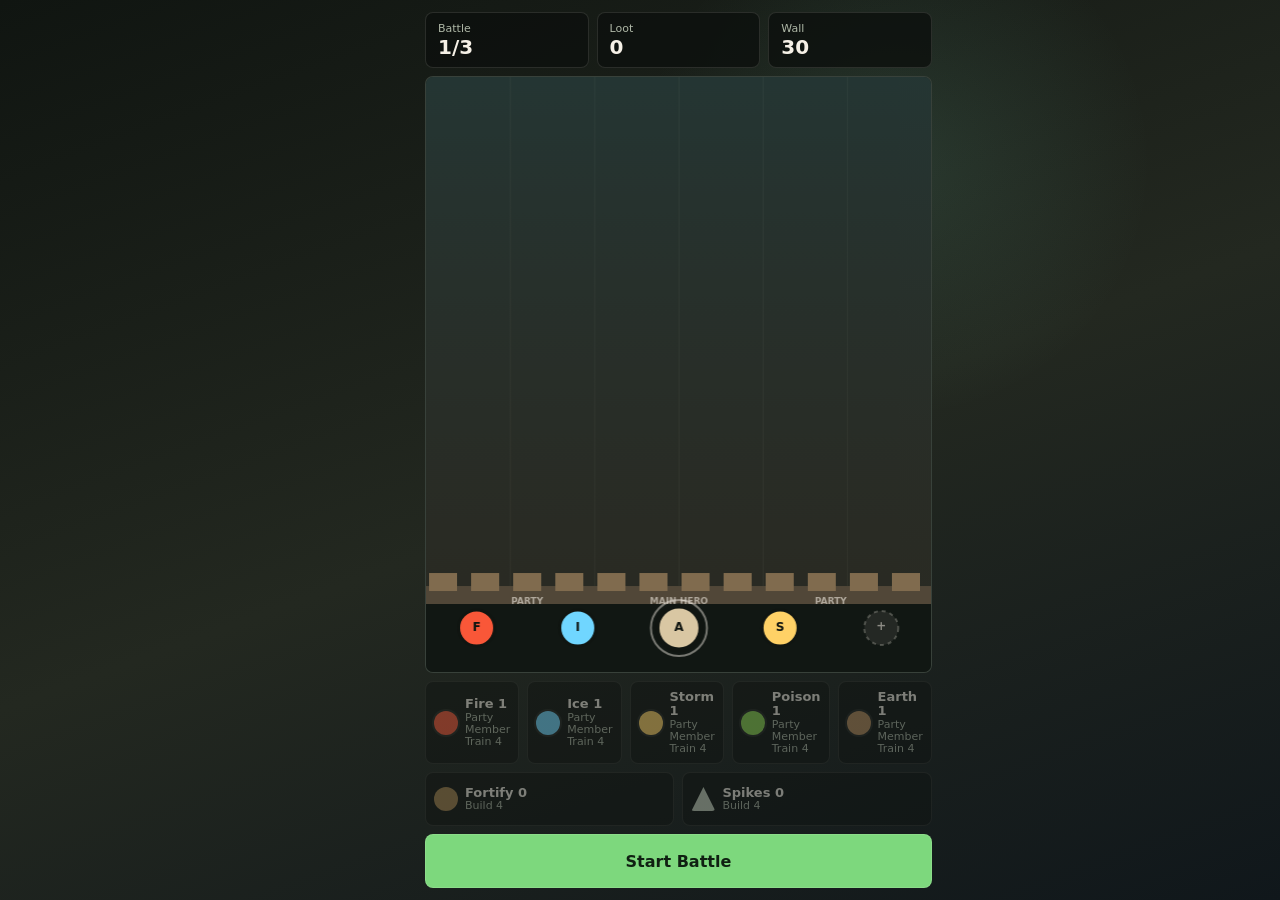
==== index.html @ 45b434f3 "Add files via upload" ====
<!doctype html>
<html lang="en">
  <head>
    <meta charset="utf-8">
    <meta name="viewport" content="width=device-width, initial-scale=1, viewport-fit=cover">
    <title>Wallbound Prototype</title>
    <link rel="stylesheet" href="styles.css">
  </head>
  <body>
    <main class="game-shell">
      <header class="top-bar" aria-label="Battle status">
        <div>
          <span class="label">Battle</span>
          <strong id="battleText">1</strong>
        </div>
        <div>
          <span class="label">Loot</span>
          <strong id="lootText">0</strong>
        </div>
        <div>
          <span class="label">Wall</span>
          <strong id="wallText">30</strong>
        </div>
      </header>

      <section class="play-area" aria-label="Wall defence board">
        <canvas id="gameCanvas" width="390" height="620"></canvas>
      </section>

      <section class="controls" aria-label="Party training controls">
        <div class="hero-row" id="heroButtons">
          <button class="hero-card party-member fire" type="button" data-hero="fire">
            <span class="hero-mark"></span>
            <span>
              <strong>Fire <b id="fireLevel">1</b></strong>
              <small>Party Member</small>
              <small id="fireCost">Train 3</small>
            </span>
          </button>
          <button class="hero-card party-member ice" type="button" data-hero="ice">
            <span class="hero-mark"></span>
            <span>
              <strong>Ice <b id="iceLevel">1</b></strong>
              <small>Party Member</small>
              <small id="iceCost">Train 3</small>
            </span>
          </button>
          <button class="hero-card party-member lightning storm" type="button" data-hero="lightning">
            <span class="hero-mark"></span>
            <span>
              <strong>Storm <b id="lightningLevel">1</b></strong>
              <small>Party Member</small>
              <small id="lightningCost">Train 3</small>
            </span>
          </button>
          <button class="hero-card party-member poison" type="button" data-hero="poison">
            <span class="hero-mark"></span>
            <span>
              <strong>Poison <b id="poisonLevel">1</b></strong>
              <small>Party Member</small>
              <small id="poisonCost">Train 3</small>
            </span>
          </button>
          <button class="hero-card party-member earth" type="button" data-hero="earth">
            <span class="hero-mark"></span>
            <span>
              <strong>Earth <b id="earthLevel">1</b></strong>
              <small>Party Member</small>
              <small id="earthCost">Train 3</small>
            </span>
          </button>
        </div>

        <div class="wall-row" id="wallButtons">
          <button class="wall-card fortify" type="button" data-wall-upgrade="fortify">
            <span class="wall-mark"></span>
            <span>
              <strong>Fortify <b id="fortifyLevel">0</b></strong>
              <small id="fortifyCost">Build 4</small>
            </span>
          </button>
          <button class="wall-card spikes" type="button" data-wall-upgrade="spikes">
            <span class="wall-mark"></span>
            <span>
              <strong>Spikes <b id="spikesLevel">0</b></strong>
              <small id="spikesCost">Build 4</small>
            </span>
          </button>
        </div>

        <button id="battleButton" class="primary" type="button">Start Battle</button>
      </section>
    </main>

    <div id="upgradePanel" class="upgrade-panel hidden" role="dialog" aria-modal="true" aria-label="Choose an upgrade">
      <div class="upgrade-box">
        <h1 id="upgradeTitle">Choose an upgrade</h1>
        <div id="upgradeChoices" class="upgrade-choices"></div>
      </div>
    </div>

    <script src="game.js"></script>
  </body>
</html>
---- styles.css ----
:root {
  color-scheme: dark;
  font-family: Inter, ui-sans-serif, system-ui, -apple-system, BlinkMacSystemFont, "Segoe UI", sans-serif;
  background: #141714;
  color: #f5f0e6;
}

* {
  box-sizing: border-box;
}

html,
body {
  width: 100%;
  min-height: 100%;
  margin: 0;
}

body {
  display: grid;
  place-items: center;
  min-height: 100vh;
  min-height: 100dvh;
  padding: 12px;
  background:
    radial-gradient(circle at 70% 18%, rgba(126, 217, 183, 0.12), transparent 22%),
    linear-gradient(160deg, #101511 0%, #232820 52%, #10171b 100%);
  overflow: hidden;
}

button {
  border: 0;
  border-radius: 8px;
  color: inherit;
  cursor: pointer;
  font: inherit;
  touch-action: manipulation;
}

button:focus-visible {
  outline: 2px solid #ffd166;
  outline-offset: 2px;
}

button:disabled {
  cursor: not-allowed;
}

.game-shell {
  width: min(100%, 430px);
  height: min(100vh - 24px, 900px);
  height: min(100dvh - 24px, 900px);
  display: grid;
  grid-template-rows: auto 1fr auto;
  gap: 8px;
}

.top-bar {
  display: grid;
  grid-template-columns: repeat(3, 1fr);
  gap: 8px;
}

.top-bar div {
  min-width: 0;
  padding: 10px 12px;
  border: 1px solid rgba(245, 240, 230, 0.12);
  border-radius: 8px;
  background: rgba(13, 17, 14, 0.82);
}

.label,
small {
  display: block;
  color: #aeb7a6;
  font-size: 11px;
  line-height: 1.1;
}

.top-bar strong {
  display: block;
  margin-top: 2px;
  font-size: 20px;
  line-height: 1;
}

.play-area {
  min-height: 0;
  border: 1px solid rgba(245, 240, 230, 0.12);
  border-radius: 8px;
  background: #1e2822;
  overflow: hidden;
}

#gameCanvas {
  width: 100%;
  height: 100%;
  display: block;
}

.controls {
  display: grid;
  gap: 8px;
}

.hero-row,
.wall-row {
  display: grid;
  gap: 8px;
}

.hero-row {
  grid-template-columns: repeat(5, 1fr);
}

.wall-row {
  grid-template-columns: repeat(2, 1fr);
}

.hero-card,
.wall-card,
.primary {
  min-height: 54px;
  padding: 8px;
  border: 1px solid rgba(245, 240, 230, 0.12);
  background: rgba(13, 17, 14, 0.86);
}

.hero-card,
.wall-card {
  display: grid;
  grid-template-columns: 24px 1fr;
  align-items: center;
  gap: 7px;
  text-align: left;
}

.party-member .hero-mark {
  box-shadow: 0 0 0 2px rgba(245, 240, 230, 0.08);
}

.hero-card:disabled,
.wall-card:disabled {
  opacity: 0.45;
}

.hero-card strong,
.wall-card strong {
  display: block;
  font-size: 13px;
  line-height: 1.1;
}

.hero-card b,
.wall-card b {
  font-weight: 800;
  color: #f5f0e6;
}

.hero-mark,
.wall-mark {
  width: 24px;
  height: 24px;
  border-radius: 50%;
}

.fire .hero-mark {
  background: #f95738;
}

.ice .hero-mark {
  background: #70d6ff;
}

.poison .hero-mark {
  background: #8bd450;
}

.earth .hero-mark {
  background: #b58b5b;
}

.archer .hero-mark {
  background: #d9c7a3;
}

.lightning .hero-mark,
.storm .hero-mark {
  background: #ffd166;
}

.fortify .wall-mark {
  background: #a4824d;
}

.spikes .wall-mark {
  background: #c6d1bd;
  clip-path: polygon(50% 0, 100% 100%, 0 100%);
  border-radius: 3px;
}

.primary {
  display: grid;
  place-items: center;
  width: 100%;
  background: #7dd87d;
  color: #102012;
  font-weight: 800;
}

.primary:disabled {
  opacity: 0.62;
}

.upgrade-panel {
  position: fixed;
  inset: 0;
  display: grid;
  place-items: center;
  padding: 18px;
  background: rgba(7, 10, 8, 0.84);
  overflow-y: auto;
  overscroll-behavior: contain;
}

.upgrade-panel.hidden {
  display: none;
}

.upgrade-box {
  width: min(100%, 430px);
  max-height: calc(100vh - 36px);
  max-height: calc(100dvh - 36px);
  overflow-y: auto;
  padding: 14px;
  border: 1px solid rgba(245, 240, 230, 0.14);
  border-radius: 8px;
  background: #141714;
}

.upgrade-box h1 {
  margin: 0 0 12px;
  font-size: 18px;
}

.upgrade-choices {
  display: grid;
  gap: 8px;
}

.wave-preview {
  display: grid;
  gap: 7px;
  padding: 10px;
  border: 1px solid rgba(245, 240, 230, 0.12);
  border-radius: 8px;
  background: #1c241f;
}

.party-picker {
  display: grid;
  grid-template-columns: repeat(2, minmax(0, 1fr));
  gap: 8px;
}

.party-pick {
  display: grid;
  gap: 4px;
  padding: 10px;
  border: 1px solid rgba(245, 240, 230, 0.12);
  background: #222b25;
  text-align: left;
}

.party-pick.selected {
  border-color: #ffd166;
  box-shadow: 0 0 0 2px rgba(255, 209, 102, 0.16) inset;
}

.party-pick:disabled {
  opacity: 0.52;
}

.party-pick strong {
  font-size: 14px;
}

.party-pick span {
  color: #c6d1bd;
  font-size: 12px;
  line-height: 1.3;
}

.preview-enemy {
  display: grid;
  grid-template-columns: 28px minmax(72px, 0.8fr) 1.2fr;
  align-items: center;
  gap: 8px;
  min-height: 30px;
}

.preview-marker {
  display: grid;
  place-items: center;
  width: 24px;
  height: 24px;
  border: 2px solid #101511;
  border-radius: 50%;
  color: #101511;
  font-size: 10px;
  font-weight: 900;
}

.preview-text {
  color: #f5f0e6;
  font-size: 13px;
  font-weight: 800;
}

.preview-traits {
  color: #aeb7a6;
  font-size: 12px;
  line-height: 1.25;
}

.upgrade-choice {
  display: grid;
  gap: 4px;
  width: 100%;
  padding: 12px;
  border: 1px solid rgba(245, 240, 230, 0.12);
  background: #222b25;
  text-align: left;
}

.upgrade-choice.selected {
  border-color: #ffd166;
  box-shadow: 0 0 0 2px rgba(255, 209, 102, 0.16) inset;
}

.upgrade-choice:disabled {
  opacity: 0.52;
}

.planning-start {
  background: #2d3b31;
}

.planning-start:not(:disabled) {
  border-color: #7dd87d;
}

.upgrade-choice strong {
  font-size: 15px;
}

.upgrade-choice span {
  display: block;
  color: #c6d1bd;
  font-size: 13px;
  line-height: 1.35;
}

@media (max-width: 360px) {
  body {
    padding: 8px;
  }

  .game-shell {
    height: calc(100vh - 16px);
    height: calc(100dvh - 16px);
  }

  .hero-card,
  .wall-card {
    grid-template-columns: 1fr;
    justify-items: center;
    text-align: center;
  }

  .hero-card strong,
  .wall-card strong {
    font-size: 11px;
  }

  .hero-card small {
    font-size: 10px;
  }

  .hero-mark,
  .wall-mark {
    width: 20px;
    height: 20px;
  }
}
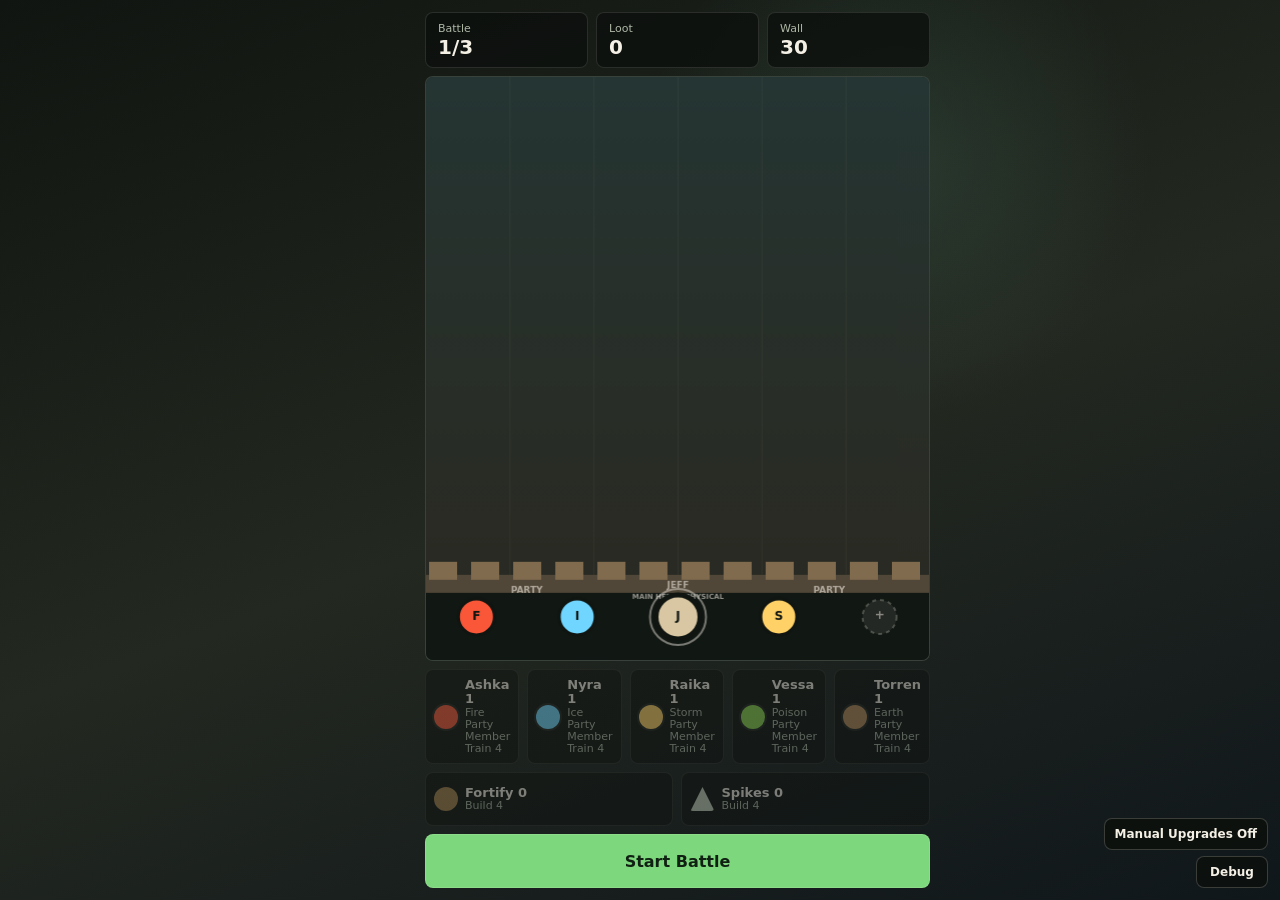
==== commit 01173f79: "commit before split refractor" ====
--- a/index.html
+++ b/index.html
@@ -32,40 +32,40 @@
           <button class="hero-card party-member fire" type="button" data-hero="fire">
             <span class="hero-mark"></span>
             <span>
-              <strong>Fire <b id="fireLevel">1</b></strong>
-              <small>Party Member</small>
+              <strong>Ashka <b id="fireLevel">1</b></strong>
+              <small>Fire Party Member</small>
               <small id="fireCost">Train 3</small>
             </span>
           </button>
           <button class="hero-card party-member ice" type="button" data-hero="ice">
             <span class="hero-mark"></span>
             <span>
-              <strong>Ice <b id="iceLevel">1</b></strong>
-              <small>Party Member</small>
+              <strong>Nyra <b id="iceLevel">1</b></strong>
+              <small>Ice Party Member</small>
               <small id="iceCost">Train 3</small>
             </span>
           </button>
-          <button class="hero-card party-member lightning storm" type="button" data-hero="lightning">
+          <button class="hero-card party-member storm" type="button" data-hero="storm">
             <span class="hero-mark"></span>
             <span>
-              <strong>Storm <b id="lightningLevel">1</b></strong>
-              <small>Party Member</small>
-              <small id="lightningCost">Train 3</small>
+              <strong>Raika <b id="stormLevel">1</b></strong>
+              <small>Storm Party Member</small>
+              <small id="stormCost">Train 3</small>
             </span>
           </button>
           <button class="hero-card party-member poison" type="button" data-hero="poison">
             <span class="hero-mark"></span>
             <span>
-              <strong>Poison <b id="poisonLevel">1</b></strong>
-              <small>Party Member</small>
+              <strong>Vessa <b id="poisonLevel">1</b></strong>
+              <small>Poison Party Member</small>
               <small id="poisonCost">Train 3</small>
             </span>
           </button>
           <button class="hero-card party-member earth" type="button" data-hero="earth">
             <span class="hero-mark"></span>
             <span>
-              <strong>Earth <b id="earthLevel">1</b></strong>
-              <small>Party Member</small>
+              <strong>Torren <b id="earthLevel">1</b></strong>
+              <small>Earth Party Member</small>
               <small id="earthCost">Train 3</small>
             </span>
           </button>
@@ -92,6 +92,10 @@
       </section>
     </main>
 
+    <button id="debugToggle" class="debug-toggle" type="button" aria-controls="combatDebug" aria-expanded="false">Debug</button>
+    <button id="manualUpgradeToggle" class="debug-toggle manual-upgrade-toggle" type="button" aria-pressed="false">Manual Upgrades Off</button>
+    <aside id="combatDebug" class="combat-debug hidden" aria-label="Combat debug tracker"></aside>
+
     <div id="upgradePanel" class="upgrade-panel hidden" role="dialog" aria-modal="true" aria-label="Choose an upgrade">
       <div class="upgrade-box">
         <h1 id="upgradeTitle">Choose an upgrade</h1>
--- a/styles.css
+++ b/styles.css
@@ -184,7 +184,6 @@
   background: #d9c7a3;
 }
 
-.lightning .hero-mark,
 .storm .hero-mark {
   background: #ffd166;
 }
@@ -350,6 +349,128 @@
   border-color: #7dd87d;
 }
 
+.debug-toggle {
+  position: fixed;
+  right: 12px;
+  bottom: 12px;
+  z-index: 4;
+  min-width: 72px;
+  padding: 8px 10px;
+  border: 1px solid rgba(245, 240, 230, 0.2);
+  background: rgba(13, 17, 14, 0.92);
+  color: #f5f0e6;
+  font-size: 12px;
+  font-weight: 800;
+}
+
+.manual-upgrade-toggle {
+  bottom: 50px;
+  min-width: 146px;
+}
+
+.debug-toggle.active {
+  border-color: #ffd166;
+}
+
+.combat-debug {
+  position: fixed;
+  top: 8px;
+  right: 8px;
+  bottom: 8px;
+  z-index: 3;
+  display: grid;
+  grid-template-rows: auto auto auto minmax(0, 1fr);
+  gap: 7px;
+  width: min(420px, calc(100vw - 16px));
+  overflow: hidden;
+  padding: 10px;
+  border: 1px solid rgba(245, 240, 230, 0.18);
+  border-radius: 8px;
+  background: rgba(10, 13, 11, 0.96);
+  box-shadow: 0 12px 32px rgba(0, 0, 0, 0.36);
+}
+
+.combat-debug.hidden {
+  display: none;
+}
+
+.debug-section {
+  display: grid;
+  gap: 6px;
+}
+
+.debug-summary {
+  display: grid;
+  gap: 3px;
+  padding-bottom: 6px;
+  border-bottom: 1px solid rgba(245, 240, 230, 0.12);
+}
+
+.debug-summary h2,
+.debug-section h2 {
+  margin: 0;
+  color: #ffd166;
+  font-size: 13px;
+}
+
+.debug-summary span,
+.debug-section p,
+.debug-upgrades span {
+  margin: 0;
+  color: #aeb7a6;
+  font-size: 12px;
+  line-height: 1.25;
+}
+
+.debug-upgrades {
+  max-height: 128px;
+  overflow-y: auto;
+  padding-bottom: 6px;
+  border-bottom: 1px solid rgba(245, 240, 230, 0.12);
+}
+
+.debug-source-list {
+  min-height: 0;
+  overflow-y: auto;
+  padding-right: 2px;
+}
+
+.manual-upgrade-picker {
+  display: grid;
+  gap: 10px;
+}
+
+.manual-upgrade-group {
+  display: grid;
+  gap: 6px;
+}
+
+.manual-upgrade-group h2 {
+  margin: 4px 0 0;
+  color: #ffd166;
+  font-size: 13px;
+}
+
+.debug-row {
+  display: grid;
+  gap: 2px;
+  padding: 7px;
+  border: 1px solid rgba(245, 240, 230, 0.1);
+  border-radius: 6px;
+  background: #17201a;
+}
+
+.debug-row strong {
+  font-size: 12px;
+}
+
+.debug-row span,
+.debug-row small {
+  color: #c6d1bd;
+  font-size: 11px;
+  line-height: 1.25;
+}
+
 .upgrade-choice strong {
   font-size: 15px;
 }
@@ -392,4 +513,17 @@
     width: 20px;
     height: 20px;
   }
-}
+
+  .combat-debug {
+    top: 8px;
+    right: 8px;
+    bottom: 88px;
+    width: calc(100vw - 16px);
+  }
+
+  .manual-upgrade-toggle {
+    left: 8px;
+    right: auto;
+    bottom: 8px;
+  }
+}
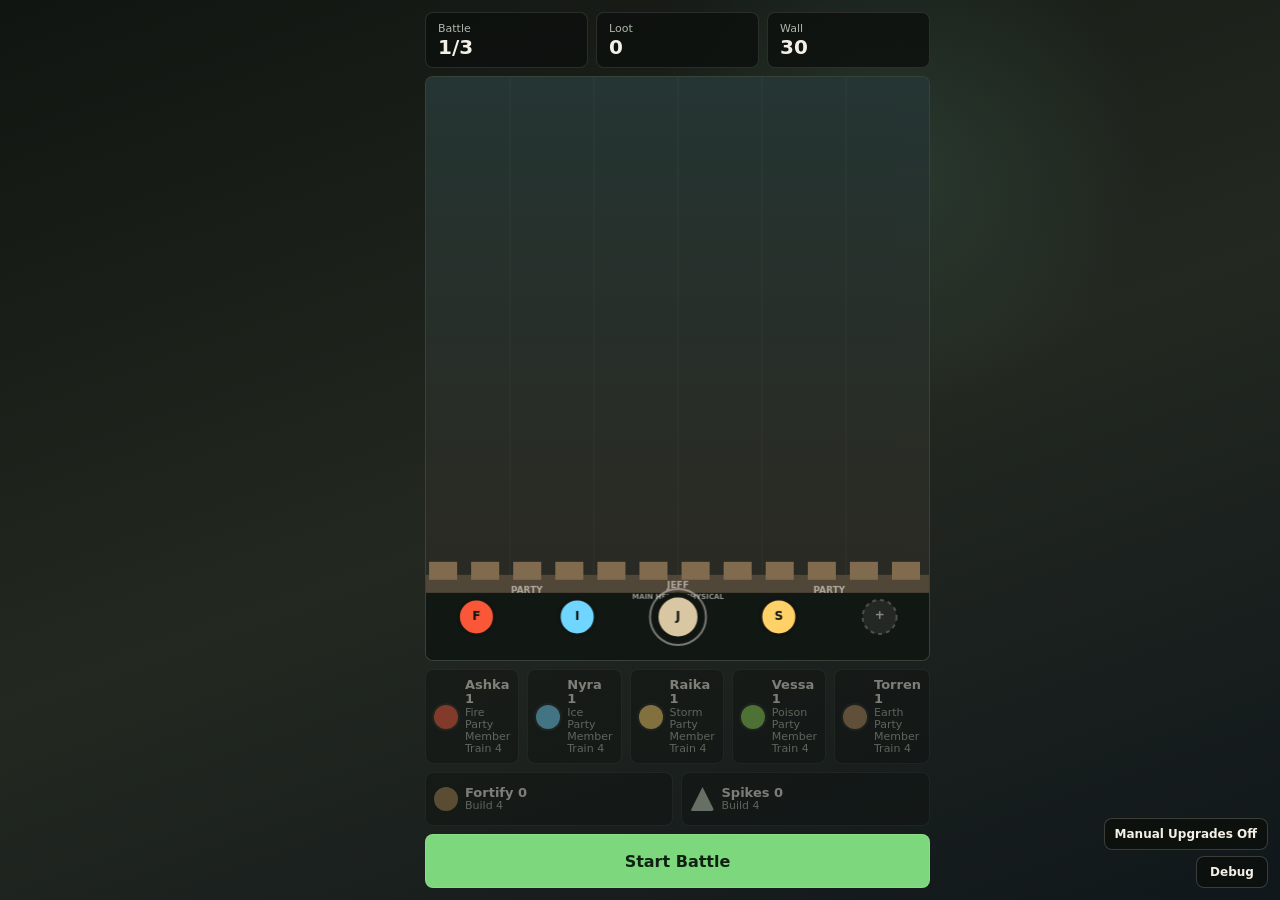
==== commit 01134c9a: "Split game code into modules" ====
--- a/index.html
+++ b/index.html
@@ -103,6 +103,6 @@
       </div>
     </div>
 
-    <script src="game.js"></script>
+    <script type="module" src="src/main.js"></script>
   </body>
 </html>
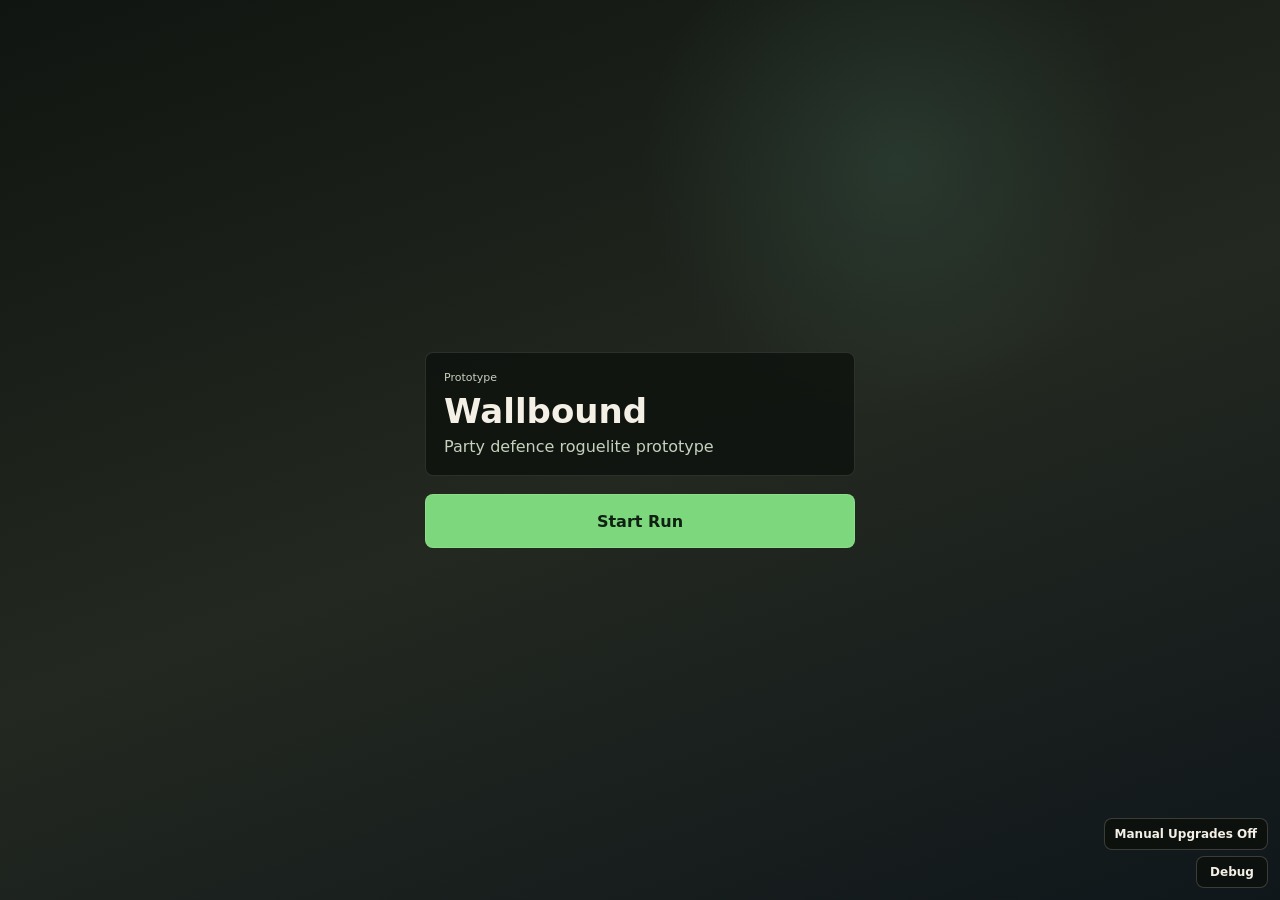
==== commit c2291629: "main menu UI" ====
--- a/index.html
+++ b/index.html
@@ -8,26 +8,39 @@
   </head>
   <body>
     <main class="game-shell">
-      <header class="top-bar" aria-label="Battle status">
-        <div>
-          <span class="label">Battle</span>
-          <strong id="battleText">1</strong>
+      <section id="mainMenuScreen" class="screen main-menu-screen" aria-label="Main menu">
+        <div class="main-menu-copy">
+          <p class="label">Prototype</p>
+          <h1>Wallbound</h1>
+          <p>Party defence roguelite prototype</p>
         </div>
-        <div>
-          <span class="label">Loot</span>
-          <strong id="lootText">0</strong>
-        </div>
-        <div>
-          <span class="label">Wall</span>
-          <strong id="wallText">30</strong>
-        </div>
-      </header>
-
-      <section class="play-area" aria-label="Wall defence board">
-        <canvas id="gameCanvas" width="390" height="620"></canvas>
+        <button id="startRunButton" class="primary" type="button">Start Run</button>
       </section>
 
-      <section class="controls" aria-label="Party training controls">
+      <section id="prepScreen" class="screen prep-screen hidden" aria-label="Preparation camp">
+        <header class="top-bar" aria-label="Preparation status">
+          <div>
+            <span class="label">Battle</span>
+            <strong id="prepBattleText">1</strong>
+          </div>
+          <div>
+            <span class="label">Loot</span>
+            <strong id="prepLootText">0</strong>
+          </div>
+          <div>
+            <span class="label">Wall</span>
+            <strong id="prepWallText">30</strong>
+          </div>
+        </header>
+
+        <section class="prep-panel" aria-label="Party training controls">
+          <div>
+            <span class="label">Camp</span>
+            <h1>Prepare the Wall</h1>
+          </div>
+          <p class="prep-note">Train party members, improve the wall, then choose who joins Jeff for the next battle.</p>
+        </section>
+
         <div class="hero-row" id="heroButtons">
           <button class="hero-card party-member fire" type="button" data-hero="fire">
             <span class="hero-mark"></span>
@@ -90,6 +103,38 @@
 
         <button id="battleButton" class="primary" type="button">Start Battle</button>
       </section>
+
+      <section id="battleScreen" class="screen battle-screen hidden" aria-label="Battle screen">
+        <header class="top-bar" aria-label="Battle status">
+          <div>
+            <span class="label">Battle</span>
+            <strong id="battleText">1</strong>
+          </div>
+          <div>
+            <span class="label">Loot</span>
+            <strong id="lootText">0</strong>
+          </div>
+          <div>
+            <span class="label">Wall</span>
+            <strong id="wallText">30</strong>
+          </div>
+        </header>
+
+        <section class="play-area" aria-label="Wall defence board">
+          <canvas id="gameCanvas" width="390" height="620"></canvas>
+        </section>
+
+        <section class="battle-footer" aria-label="Active battle party">
+          <div>
+            <span class="label">Active party</span>
+            <strong id="battlePartyText">Jeff / Ashka / Nyra / Raika</strong>
+          </div>
+          <div>
+            <span class="label">Wave state</span>
+            <strong id="battleStateText">Ready</strong>
+          </div>
+        </section>
+      </section>
     </main>
 
     <button id="debugToggle" class="debug-toggle" type="button" aria-controls="combatDebug" aria-expanded="false">Debug</button>
--- a/styles.css
+++ b/styles.css
@@ -50,9 +50,70 @@
   width: min(100%, 430px);
   height: min(100vh - 24px, 900px);
   height: min(100dvh - 24px, 900px);
+}
+
+.screen {
+  width: 100%;
+  height: 100%;
+}
+
+.screen.hidden {
+  display: none !important;
+}
+
+.main-menu-screen {
+  display: grid;
+  align-content: center;
+  gap: 18px;
+}
+
+.main-menu-copy {
+  display: grid;
+  gap: 8px;
+  padding: 18px;
+  border: 1px solid rgba(245, 240, 230, 0.12);
+  border-radius: 8px;
+  background: rgba(13, 17, 14, 0.78);
+}
+
+.main-menu-copy h1,
+.prep-panel h1 {
+  margin: 0;
+  font-size: 34px;
+  line-height: 1;
+}
+
+.main-menu-copy p,
+.prep-note {
+  margin: 0;
+  color: #c6d1bd;
+  line-height: 1.35;
+}
+
+.prep-screen {
+  min-height: 0;
+  overflow-y: auto;
+  padding-right: 2px;
+}
+
+.prep-screen,
+.battle-screen {
   display: grid;
   grid-template-rows: auto 1fr auto;
   gap: 8px;
+}
+
+.prep-screen {
+  grid-template-rows: auto auto auto auto auto;
+}
+
+.prep-panel {
+  display: grid;
+  gap: 8px;
+  padding: 12px;
+  border: 1px solid rgba(245, 240, 230, 0.12);
+  border-radius: 8px;
+  background: rgba(13, 17, 14, 0.82);
 }
 
 .top-bar {
@@ -98,11 +159,6 @@
   display: block;
 }
 
-.controls {
-  display: grid;
-  gap: 8px;
-}
-
 .hero-row,
 .wall-row {
   display: grid;
@@ -209,6 +265,27 @@
 
 .primary:disabled {
   opacity: 0.62;
+}
+
+.battle-footer {
+  display: grid;
+  grid-template-columns: 1fr;
+  gap: 8px;
+}
+
+.battle-footer div {
+  min-width: 0;
+  padding: 9px 10px;
+  border: 1px solid rgba(245, 240, 230, 0.12);
+  border-radius: 8px;
+  background: rgba(13, 17, 14, 0.82);
+}
+
+.battle-footer strong {
+  display: block;
+  margin-top: 2px;
+  font-size: 13px;
+  line-height: 1.25;
 }
 
 .upgrade-panel {
